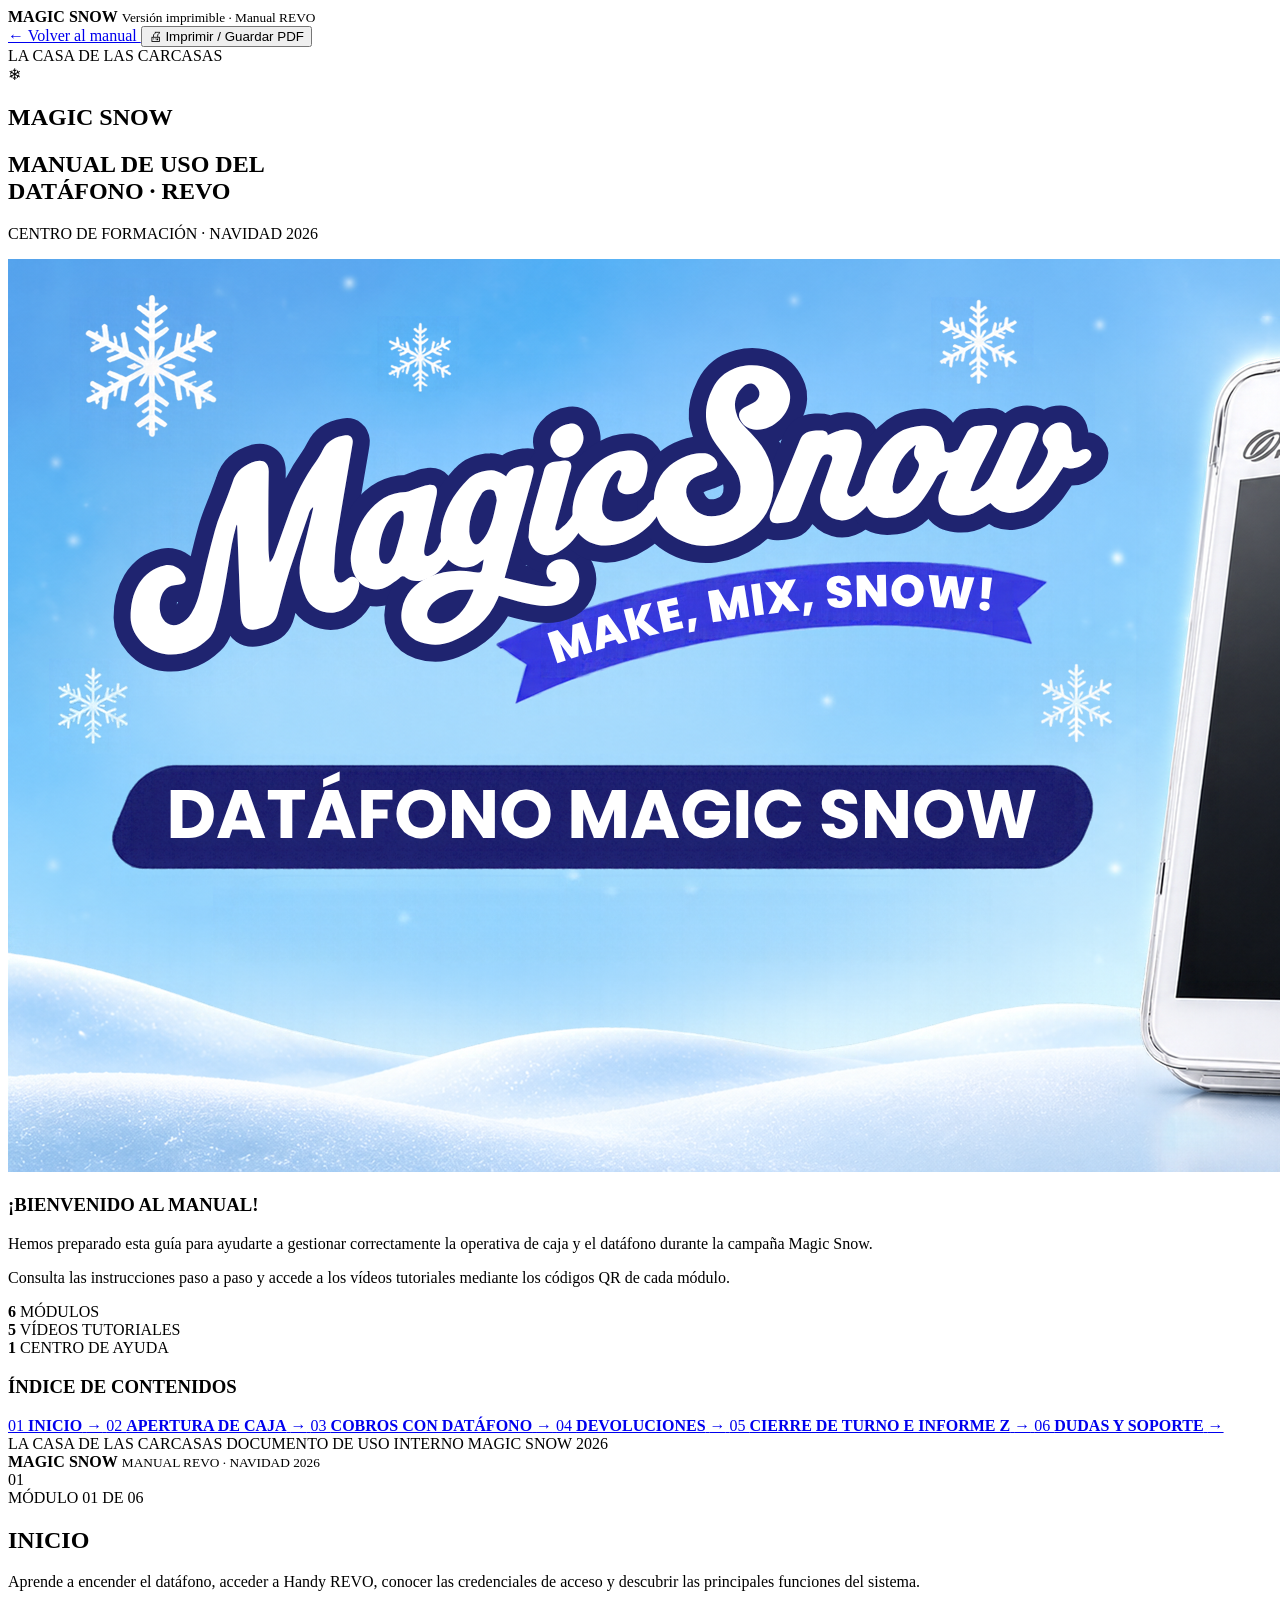
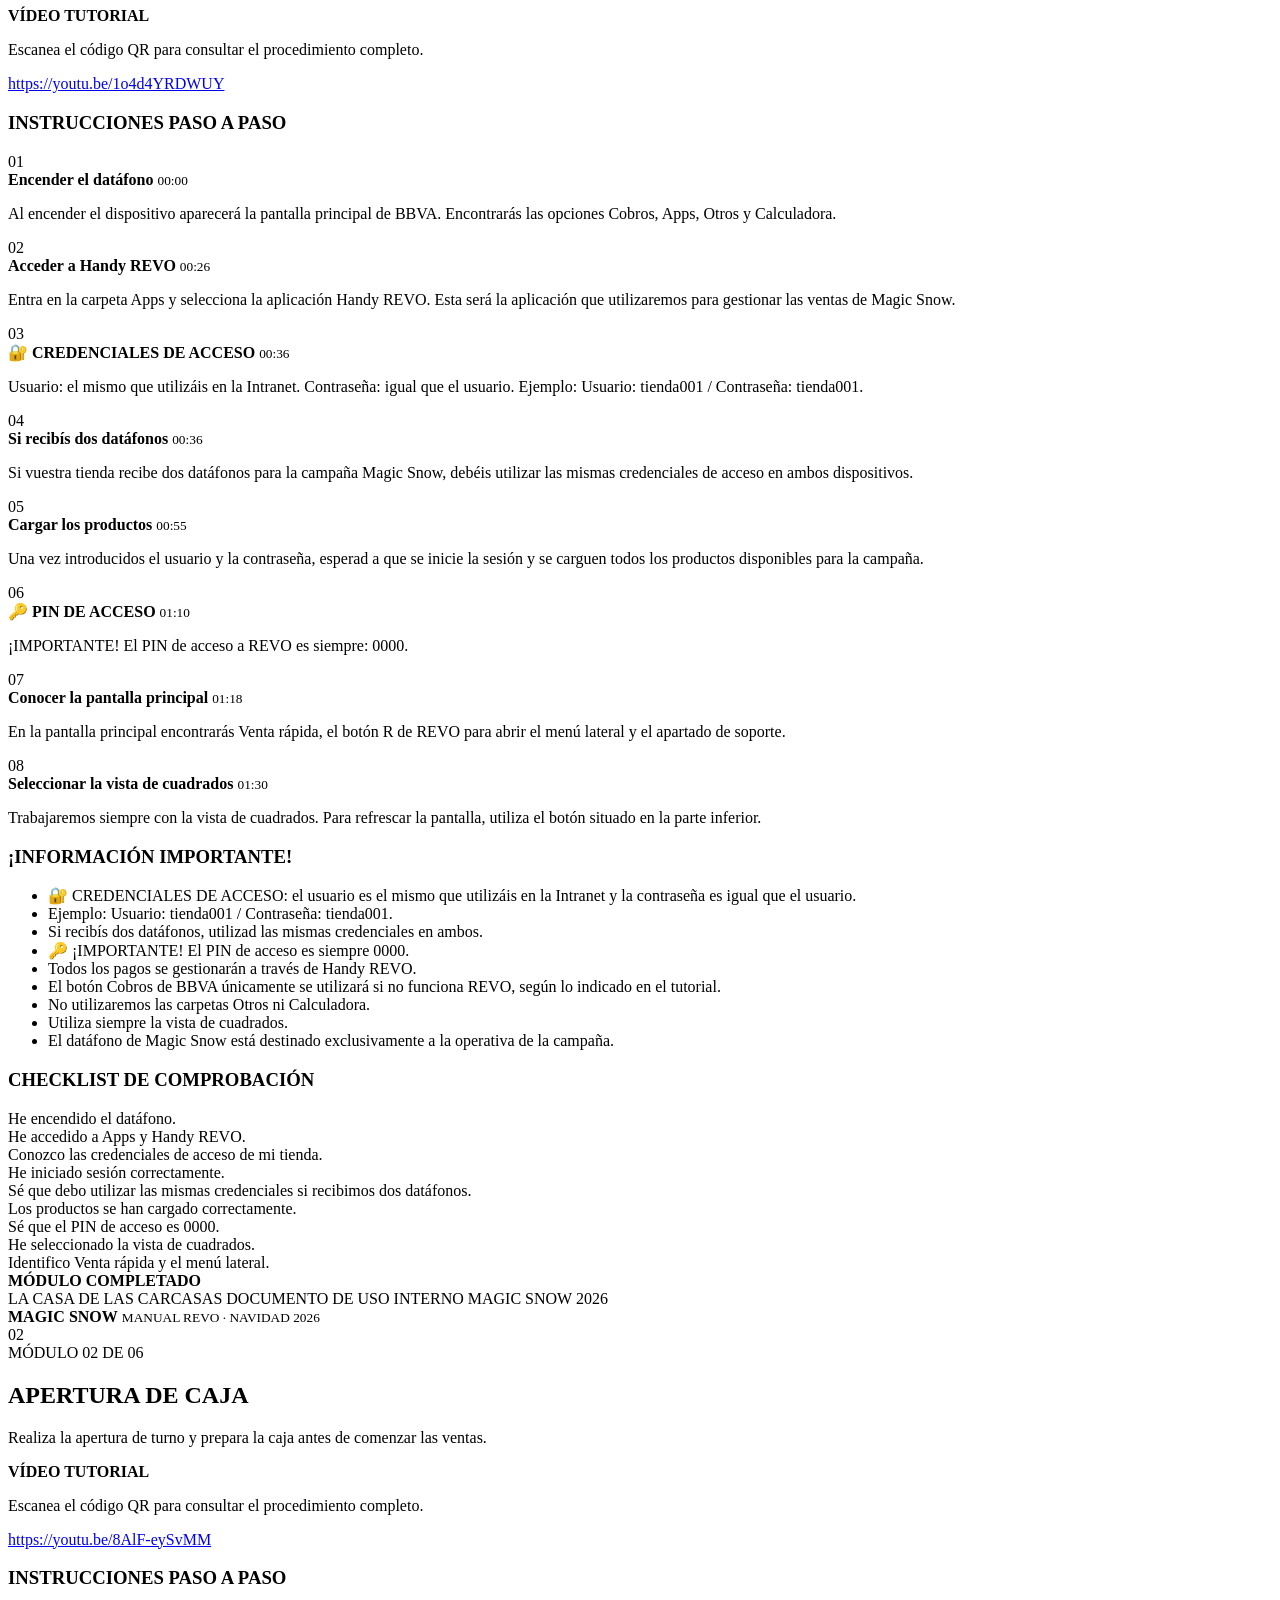
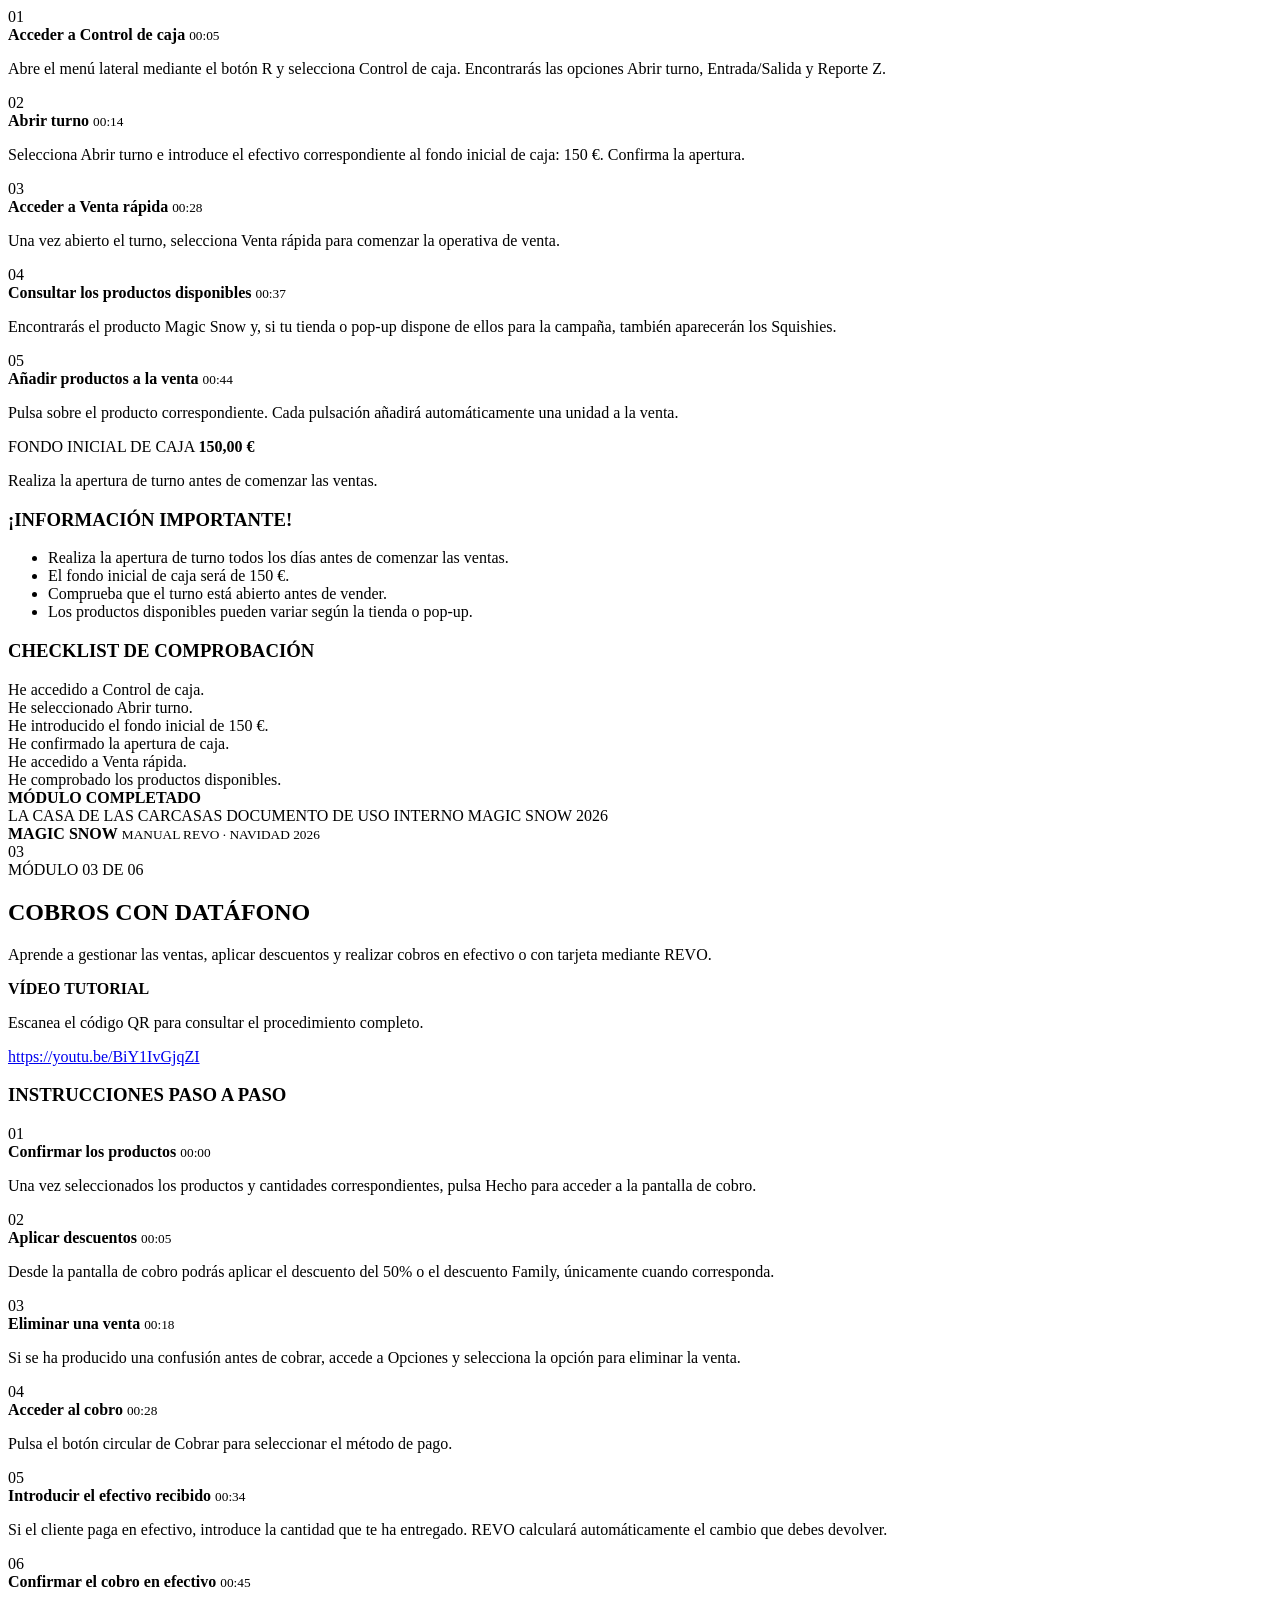
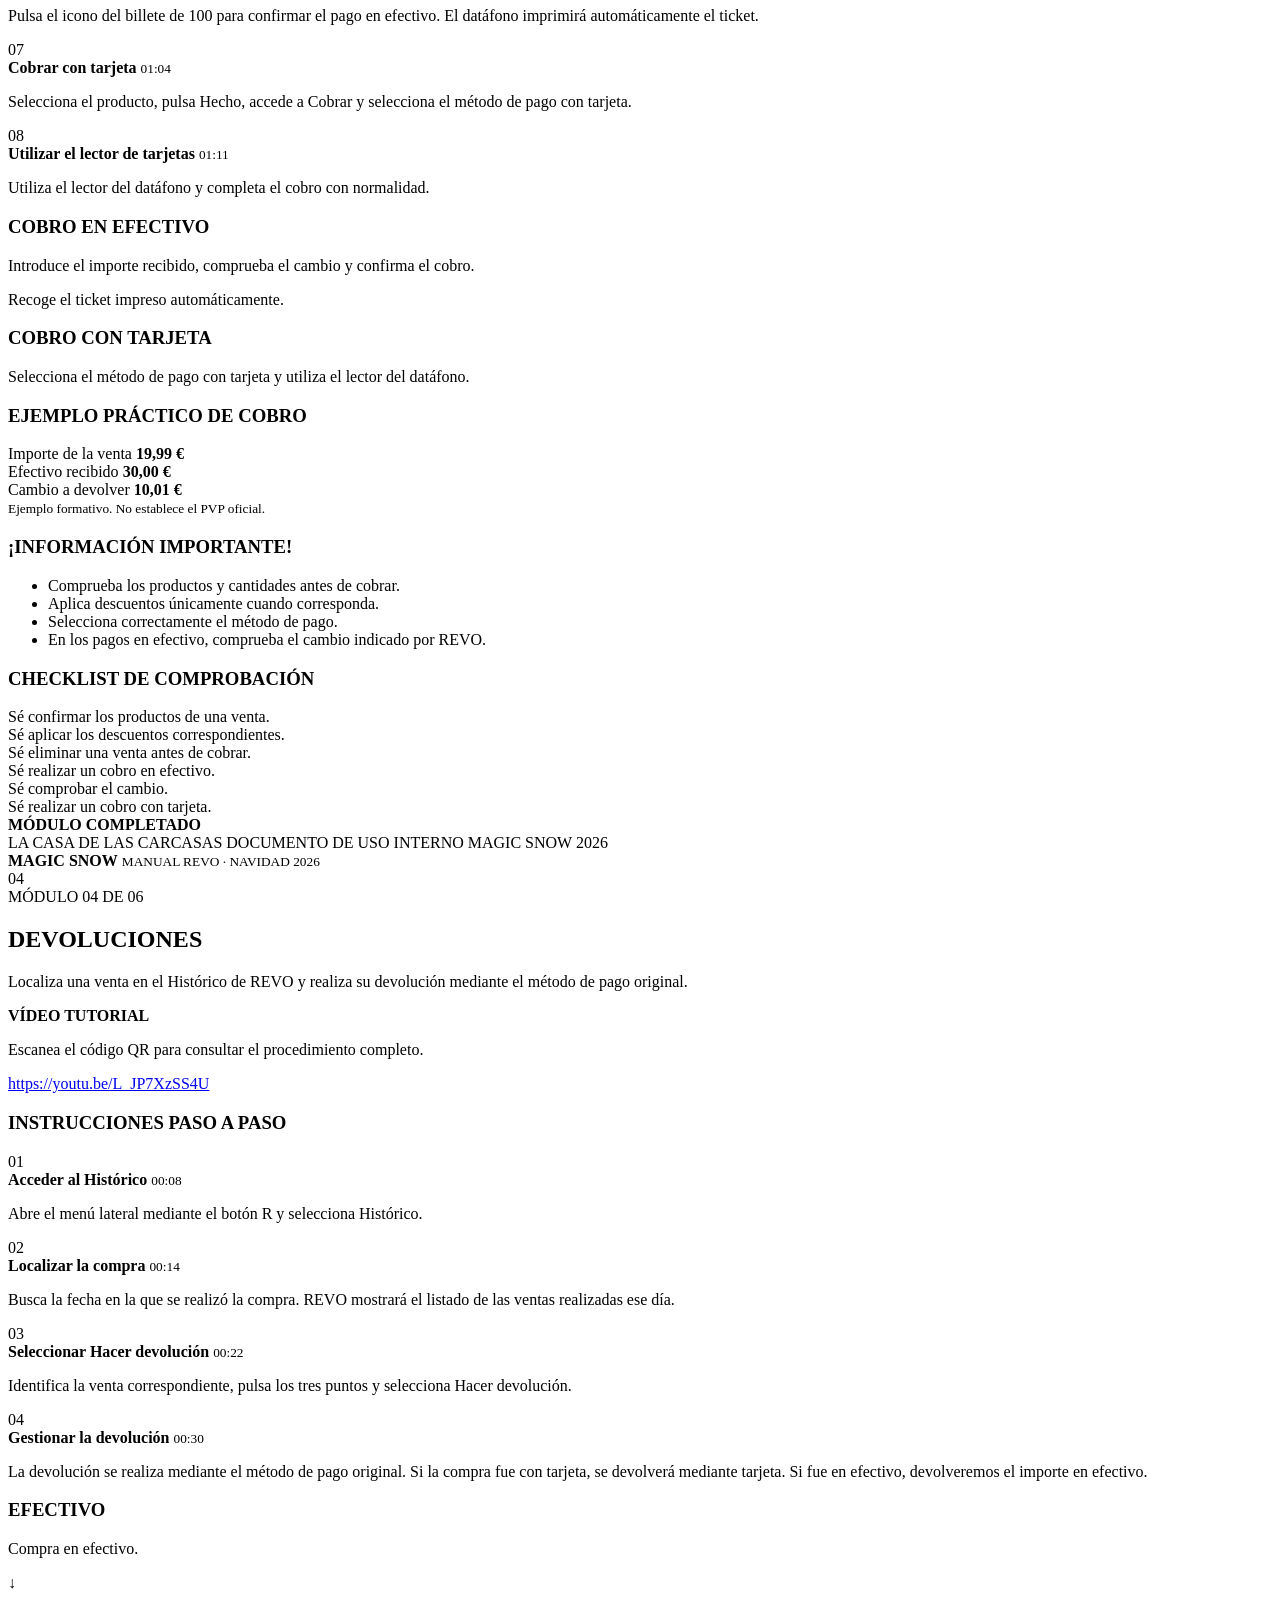
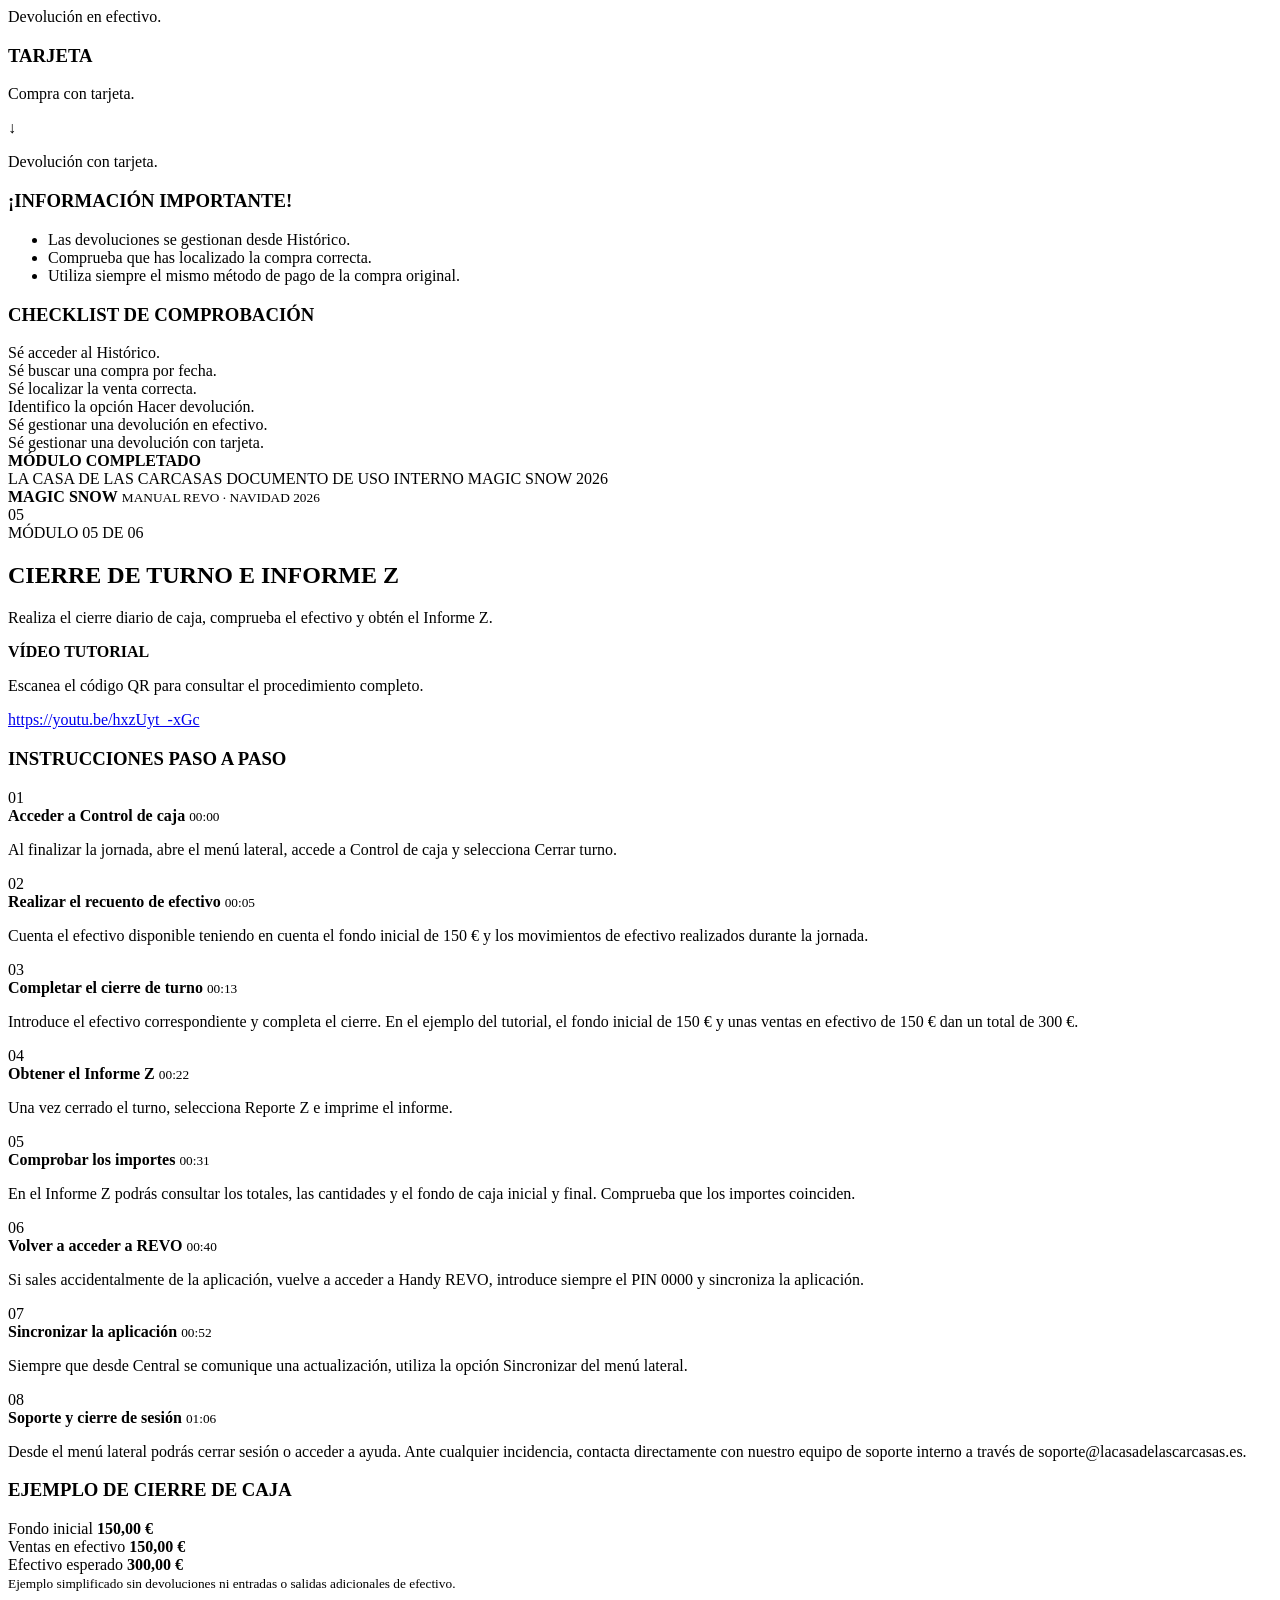
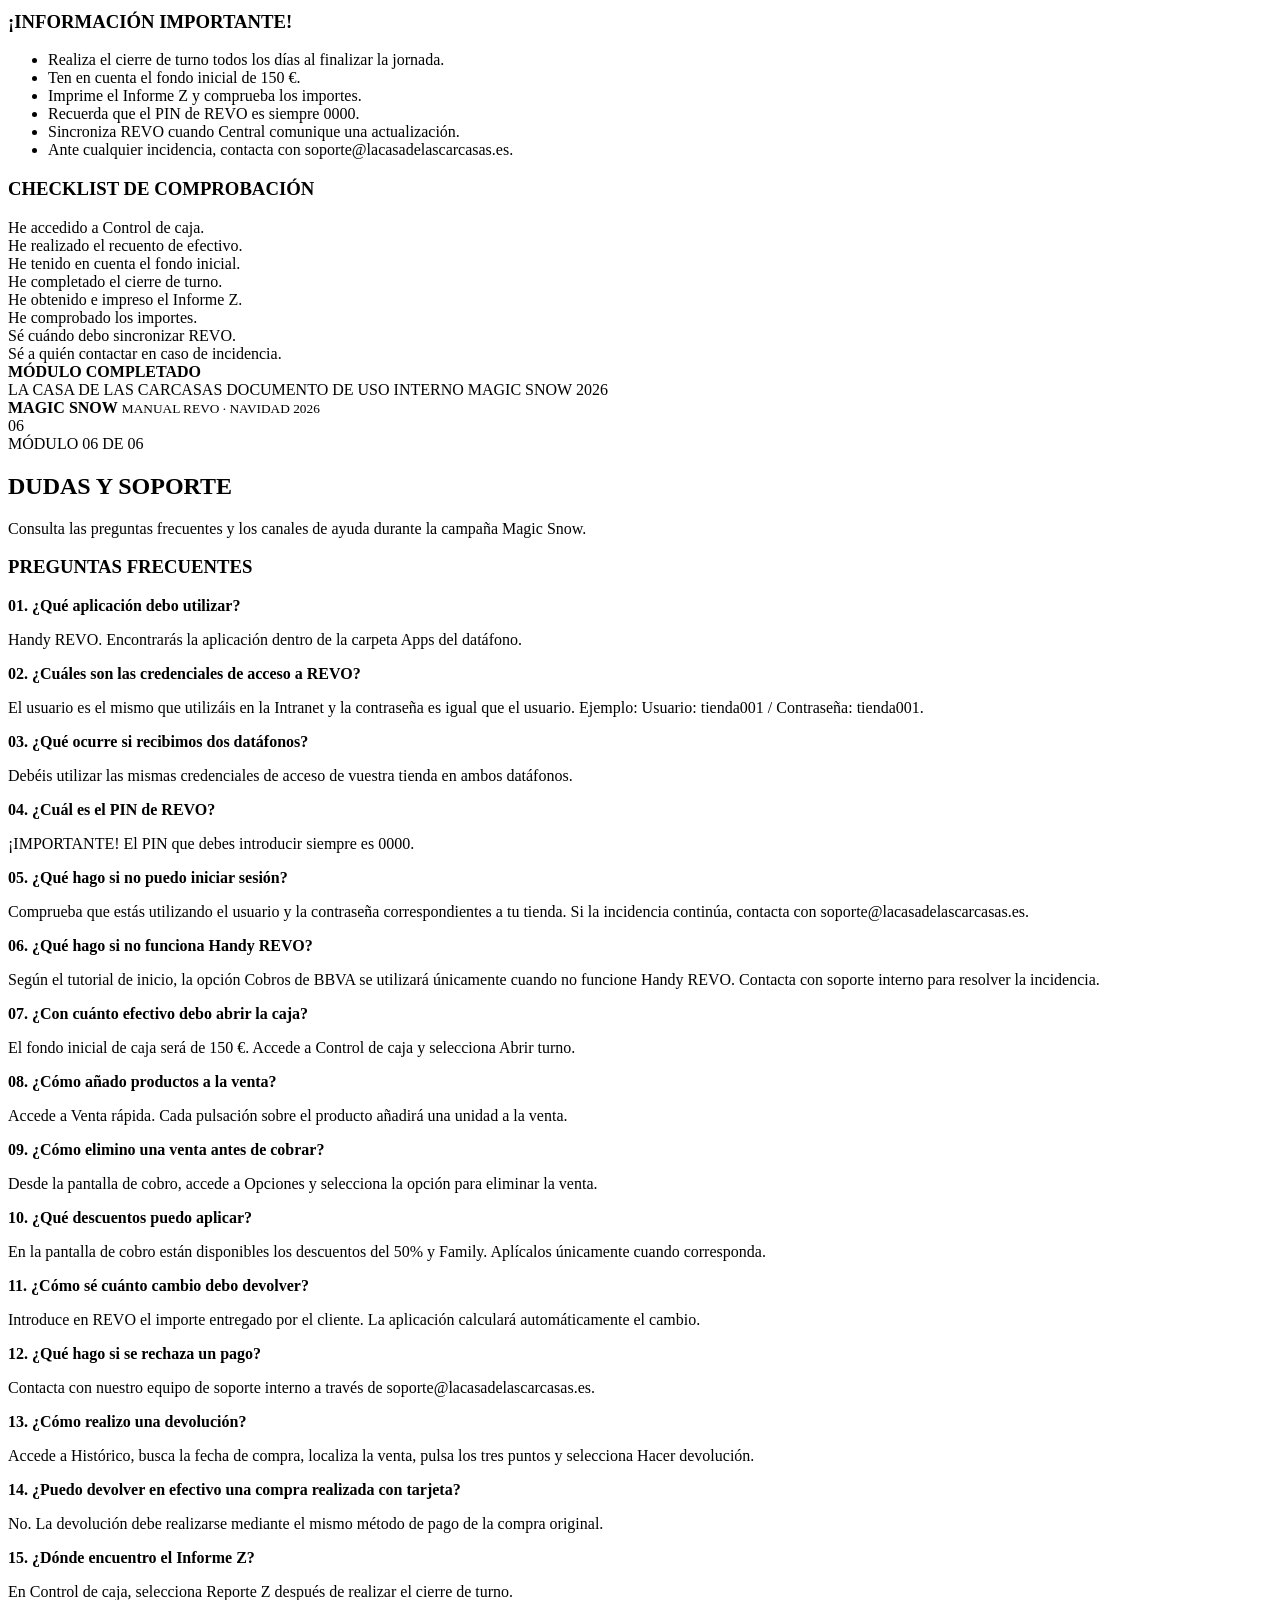
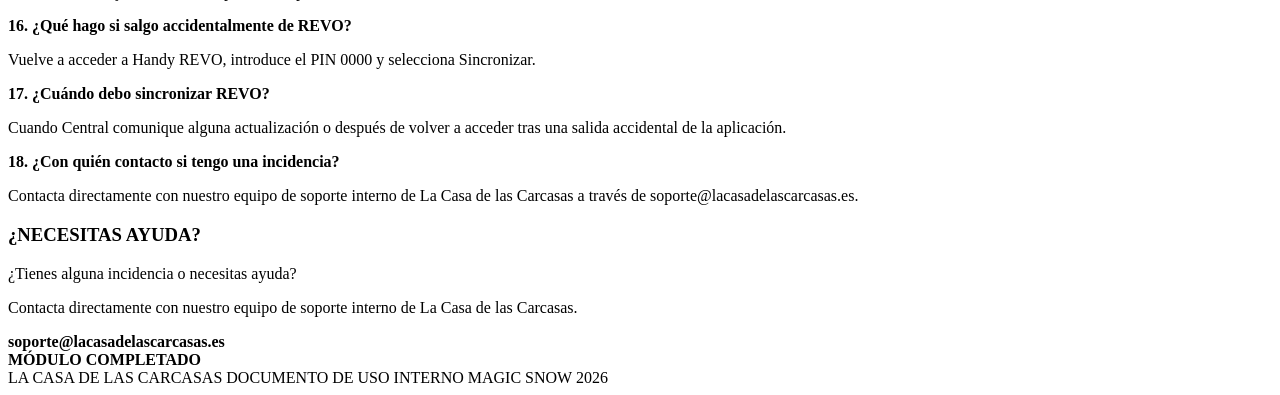
==== manual.html @ 1199af11 "Create manual.html" ====
<!DOCTYPE html>
<html lang="es">

<head>

  <meta charset="UTF-8">

  <meta name="viewport"
        content="width=device-width, initial-scale=1.0">

  <title>MAGIC SNOW · Manual REVO imprimible</title>

  <link href="https://fonts.googleapis.com/css2?family=Arimo:wght@400;500;700&display=swap"
        rel="stylesheet">

  <link rel="stylesheet" href="./print.css?v=1">

</head>

<body>

  <div class="toolbar">

    <div>
      <strong>MAGIC SNOW</strong>
      <small>Versión imprimible · Manual REVO</small>
    </div>

    <div class="toolbar-actions">

      <a href="./index.html" class="button secondary">
        ← Volver al manual
      </a>

      <button id="printButton" class="button">
        🖨 Imprimir / Guardar PDF
      </button>

    </div>

  </div>

  <main id="manual"></main>

  <script src="./content.js?v=6"></script>

  <script>

    const modules = APP_CONTENT.modules;

    const e = value => String(value ?? "")
      .replace(/[&<>"']/g, char => ({
        "&": "&amp;",
        "<": "&lt;",
        ">": "&gt;",
        '"': "&quot;",
        "'": "&#39;"
      }[char]));

    const number = n => String(n).padStart(2, "0");

    // CABECERA DE CADA MÓDULO

    function header(m) {

      return `

        <header class="page-header">

          <div>
            <strong>MAGIC SNOW</strong>
            <small>MANUAL REVO · NAVIDAD 2026</small>
          </div>

          <span class="module-number">
            ${number(m.id)}
          </span>

        </header>

      `;

    }

    // PIE DE PÁGINA

    function footer() {

      return `

        <footer class="page-footer">

          <span>LA CASA DE LAS CARCASAS</span>

          <span>DOCUMENTO DE USO INTERNO</span>

          <span>MAGIC SNOW 2026</span>

        </footer>

      `;

    }

    // PORTADA E ÍNDICE

    function cover() {

      return `

        <section class="page cover">

          <div class="cover-brand">
            LA CASA DE LAS CARCASAS
          </div>

          <div class="cover-snow">❄</div>

          <h1>MAGIC SNOW</h1>

          <h2>
            MANUAL DE USO DEL<br>
            DATÁFONO · REVO
          </h2>

          <p class="cover-edition">
            CENTRO DE FORMACIÓN · NAVIDAD 2026
          </p>

          <img
            class="cover-image"
            src="./datafono.png"
            alt="Magic Snow · Datáfono REVO"
          >

          <div class="welcome">

            <h3>¡BIENVENIDO AL MANUAL!</h3>

            <p>
              Hemos preparado esta guía para ayudarte
              a gestionar correctamente la operativa
              de caja y el datáfono durante la campaña
              Magic Snow.
            </p>

            <p>
              Consulta las instrucciones paso a paso
              y accede a los vídeos tutoriales mediante
              los códigos QR de cada módulo.
            </p>

          </div>

          <div class="stats">

            <div>
              <strong>6</strong>
              <span>MÓDULOS</span>
            </div>

            <div>
              <strong>5</strong>
              <span>VÍDEOS TUTORIALES</span>
            </div>

            <div>
              <strong>1</strong>
              <span>CENTRO DE AYUDA</span>
            </div>

          </div>

          <div class="index">

            <h3>ÍNDICE DE CONTENIDOS</h3>

            ${modules.map(m => `

              <a href="#modulo-${m.id}">

                <span class="index-number">
                  ${number(m.id)}
                </span>

                <strong>${e(m.title)}</strong>

                <span>→</span>

              </a>

            `).join("")}

          </div>

          ${footer()}

        </section>

      `;

    }

    // CÓDIGOS QR DE LOS VÍDEOS

    function videoQR(m) {

      const url = "https://youtu.be/" + m.video;

      const qr =
        "https://api.qrserver.com/v1/create-qr-code/"
        + "?size=250x250&margin=10&data="
        + encodeURIComponent(url);

      return `

        <div class="video-box">

          <div>

            <strong>VÍDEO TUTORIAL</strong>

            <p>
              Escanea el código QR para consultar
              el procedimiento completo.
            </p>

            <a href="${url}">
              ${url}
            </a>

          </div>

          <img
            class="qr"
            src="${qr}"
            alt="QR del vídeo ${e(m.title)}"
          >

        </div>

      `;

    }

    // INSTRUCCIONES PASO A PASO

    function steps(m) {

      return `

        <h3>INSTRUCCIONES PASO A PASO</h3>

        <div class="steps">

          ${m.steps.map((step, i) => `

            <article class="step">

              <span class="step-number">
                ${number(i + 1)}
              </span>

              <div>

                <div class="step-heading">

                  <strong>${e(step.title)}</strong>

                  <small>${e(step.time)}</small>

                </div>

                <p>${e(step.text)}</p>

              </div>

            </article>

          `).join("")}

        </div>

      `;

    }

    // INFORMACIÓN IMPORTANTE

    function important(m) {

      return `

        <div class="important">

          <h3>¡INFORMACIÓN IMPORTANTE!</h3>

          <ul>

            ${m.important.map(text => `

              <li>${e(text)}</li>

            `).join("")}

          </ul>

        </div>

      `;

    }

    // CHECKLIST IMPRIMIBLE

    function checklist(m) {

      return `

        <div class="checklist">

          <h3>CHECKLIST DE COMPROBACIÓN</h3>

          ${m.checklist.map(text => `

            <div class="check-item">

              <span class="checkbox"></span>

              <span>${e(text)}</span>

            </div>

          `).join("")}

        </div>

      `;

    }

    // BLOQUES ESPECIALES DE CADA MÓDULO

    function extra(m) {

      if (m.id === 2) {

        return `

          <div class="fund">

            <span>FONDO INICIAL DE CAJA</span>

            <strong>150,00 €</strong>

            <p>
              Realiza la apertura de turno
              antes de comenzar las ventas.
            </p>

          </div>

        `;

      }

      if (m.id === 3) {

        return `

          <div class="two-columns">

            <article class="mini-card">

              <h3>COBRO EN EFECTIVO</h3>

              <p>
                Introduce el importe recibido,
                comprueba el cambio y confirma
                el cobro.
              </p>

              <p>
                Recoge el ticket impreso
                automáticamente.
              </p>

            </article>

            <article class="mini-card">

              <h3>COBRO CON TARJETA</h3>

              <p>
                Selecciona el método de pago
                con tarjeta y utiliza el lector
                del datáfono.
              </p>

            </article>

          </div>

          <div class="cash-example">

            <h3>EJEMPLO PRÁCTICO DE COBRO</h3>

            <div>
              <span>Importe de la venta</span>
              <strong>19,99 €</strong>
            </div>

            <div>
              <span>Efectivo recibido</span>
              <strong>30,00 €</strong>
            </div>

            <div class="cash-total">
              <span>Cambio a devolver</span>
              <strong>10,01 €</strong>
            </div>

            <small>
              Ejemplo formativo.
              No establece el PVP oficial.
            </small>

          </div>

        `;

      }

      if (m.id === 4) {

        return `

          <div class="two-columns">

            <article class="mini-card">

              <h3>EFECTIVO</h3>

              <p>Compra en efectivo.</p>

              <strong>↓</strong>

              <p>Devolución en efectivo.</p>

            </article>

            <article class="mini-card">

              <h3>TARJETA</h3>

              <p>Compra con tarjeta.</p>

              <strong>↓</strong>

              <p>Devolución con tarjeta.</p>

            </article>

          </div>

        `;

      }

      if (m.id === 5) {

        return `

          <div class="cash-example">

            <h3>EJEMPLO DE CIERRE DE CAJA</h3>

            <div>

              <span>Fondo inicial</span>

              <strong>150,00 €</strong>

            </div>

            <div>

              <span>Ventas en efectivo</span>

              <strong>150,00 €</strong>

            </div>

            <div class="cash-total">

              <span>Efectivo esperado</span>

              <strong>300,00 €</strong>

            </div>

            <small>
              Ejemplo simplificado sin devoluciones
              ni entradas o salidas adicionales
              de efectivo.
            </small>

          </div>

        `;

      }

      return "";

    }

    // PREGUNTAS FRECUENTES Y SOPORTE

    function support(m) {

      return `

        <h3>PREGUNTAS FRECUENTES</h3>

        <div class="faq-list">

          ${m.faq.map((faq, i) => `

            <article class="faq">

              <strong>
                ${number(i + 1)}.
                ${e(faq.question)}
              </strong>

              <p>${e(faq.answer)}</p>

            </article>

          `).join("")}

        </div>

        <div class="support">

          <h3>¿NECESITAS AYUDA?</h3>

          <p>
            ¿Tienes alguna incidencia o necesitas ayuda?
          </p>

          <p>
            Contacta directamente con nuestro equipo
            de soporte interno de La Casa de las Carcasas.
          </p>

          <strong>
            ${e(APP_CONTENT.support.email)}
          </strong>

          ${APP_CONTENT.support.channel
            ? `<p>${e(APP_CONTENT.support.channel)}</p>`
            : ""}

        </div>

      `;

    }

    // CREACIÓN DE LOS SEIS MÓDULOS

    function renderModule(m) {

      return `

        <section
          class="page module"
          id="modulo-${m.id}"
        >

          ${header(m)}

          <div class="module-heading">

            <span>
              MÓDULO ${number(m.id)} DE 06
            </span>

            <h1>${e(m.title)}</h1>

            <p>${e(m.description)}</p>

          </div>

          ${m.video

            ? `

              ${videoQR(m)}

              ${steps(m)}

              ${extra(m)}

              ${important(m)}

              ${checklist(m)}

            `

            : support(m)

          }

          <div class="completed">

            <span class="checkbox"></span>

            <strong>MÓDULO COMPLETADO</strong>

          </div>

          ${footer()}

        </section>

      `;

    }

    // GENERAR EL MANUAL COMPLETO

    document.getElementById("manual").innerHTML =
      cover()
      + modules.map(renderModule).join("");

    // CONTROL DE IMÁGENES

    document.querySelectorAll("img").forEach(img => {

      function hideImage() {
        img.style.display = "none";
      }

      img.addEventListener("error", hideImage);

      if (img.complete && !img.naturalWidth) {
        hideImage();
      }

    });

    // IMPRIMIR O GUARDAR COMO PDF

    document.getElementById("printButton")
      .addEventListener("click", async () => {

        const button =
          document.getElementById("printButton");

        button.disabled = true;

        button.textContent = "Preparando manual...";

        const images = [...document.images];

        await Promise.race([

          Promise.allSettled([

            ...images.map(img =>
              img.decode
                ? img.decode()
                : Promise.resolve()
            ),

            document.fonts
              ? document.fonts.ready
              : Promise.resolve()

          ]),

          new Promise(resolve =>
            setTimeout(resolve, 5000)
          )

        ]);

        button.disabled = false;

        button.textContent =
          "🖨 Imprimir / Guardar PDF";

        window.print();

      });

  </script>

</body>

</html>
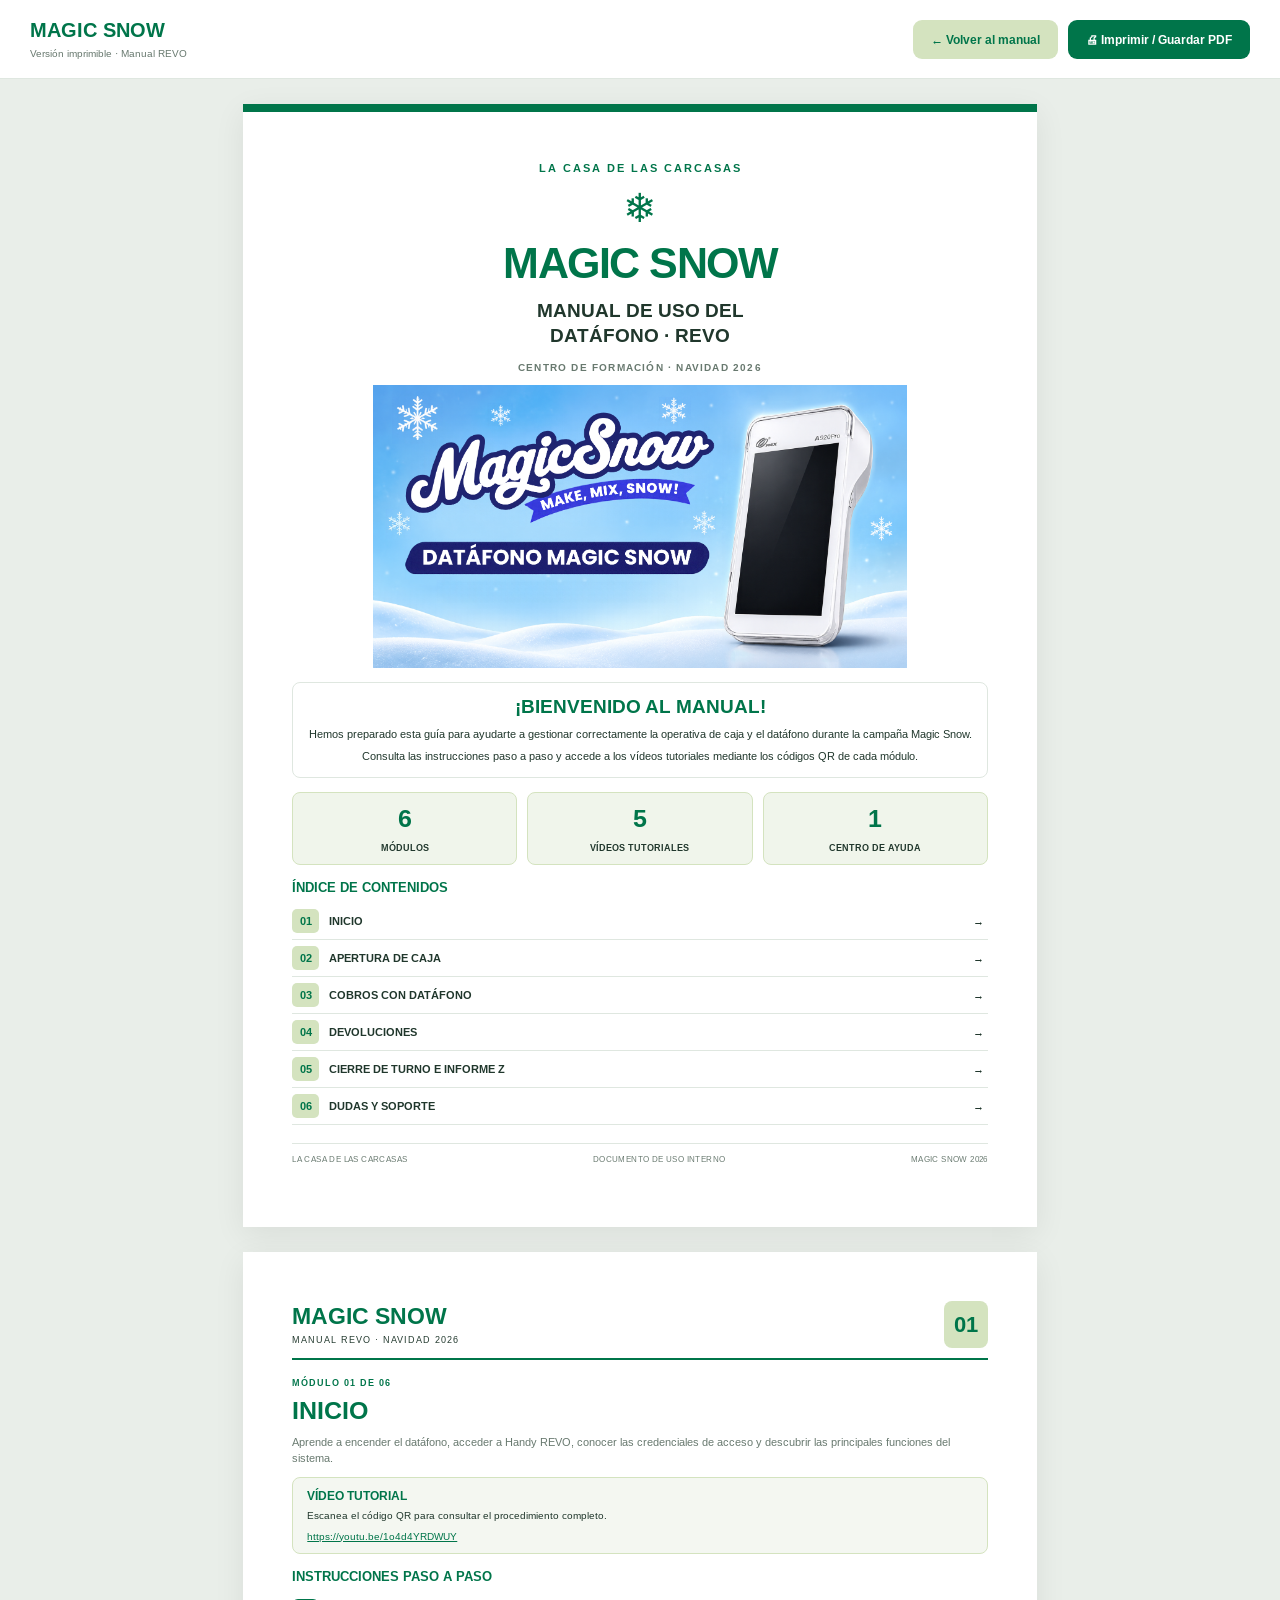
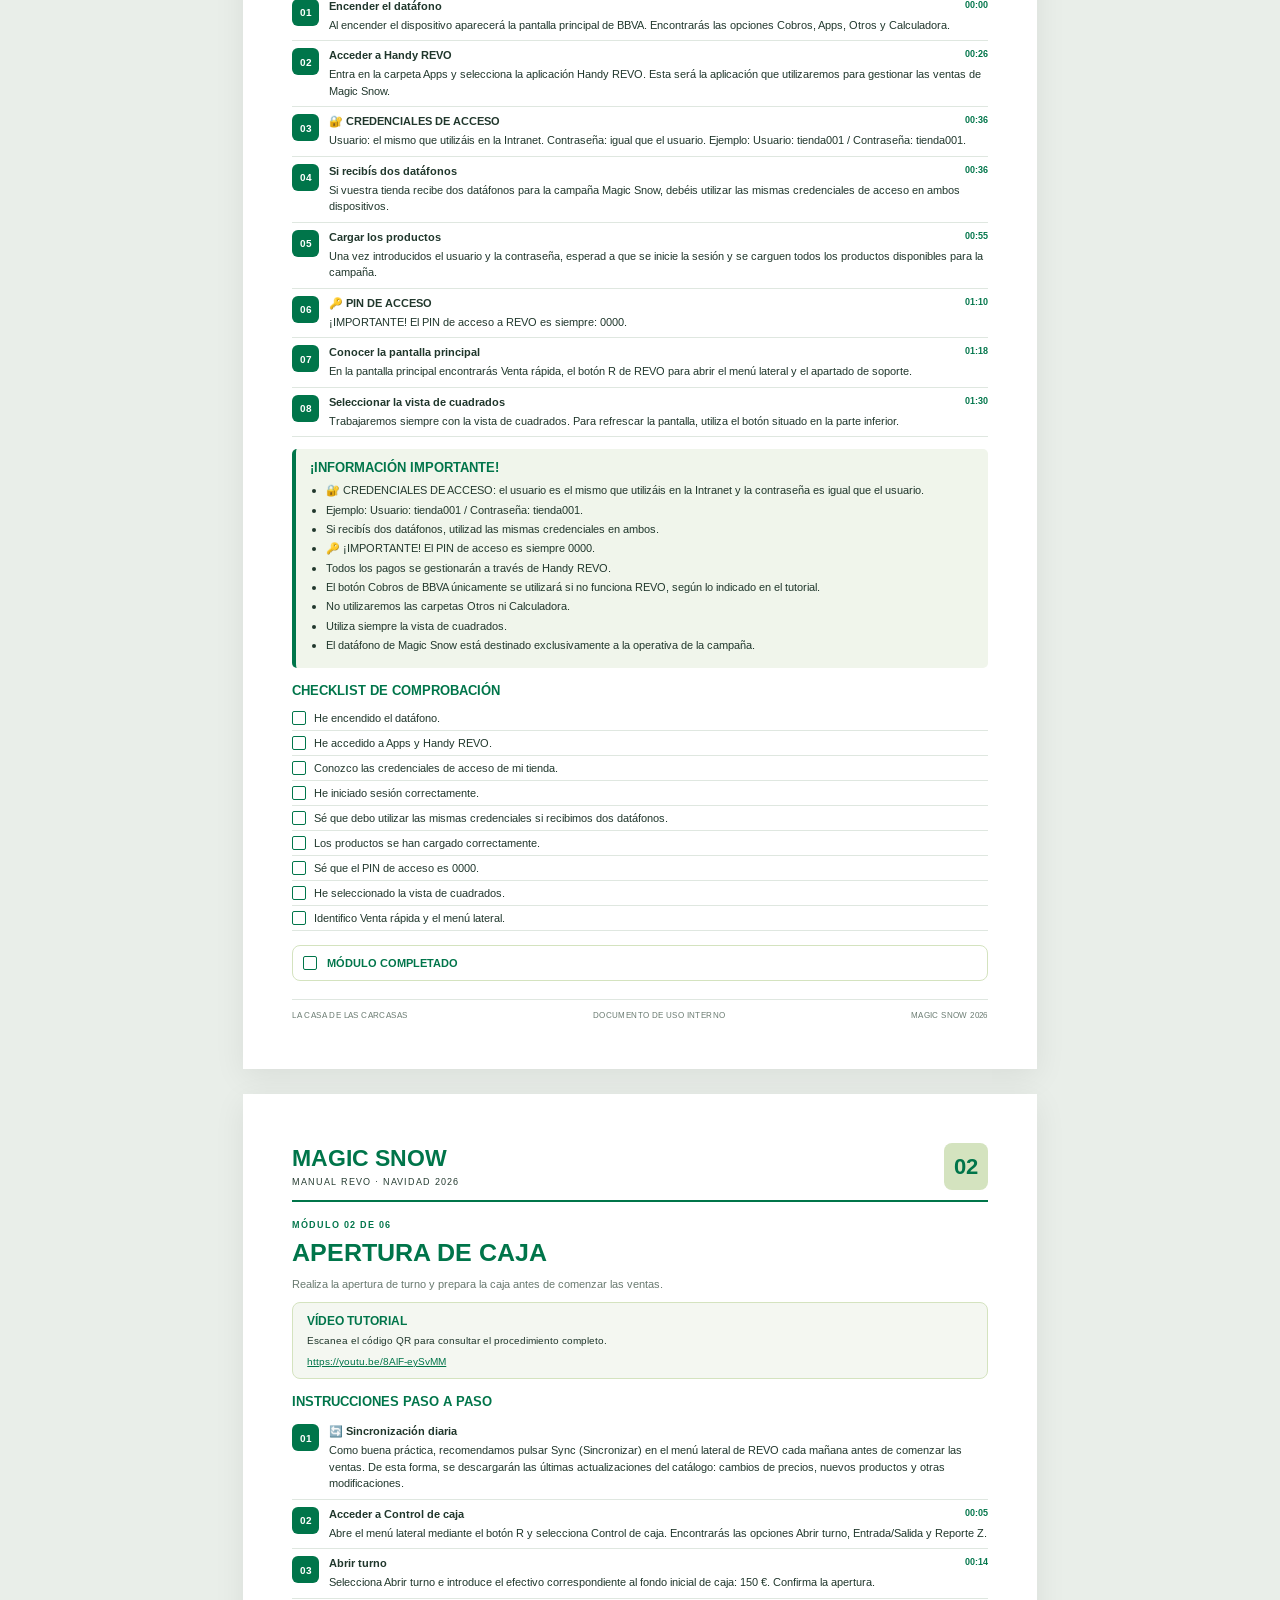
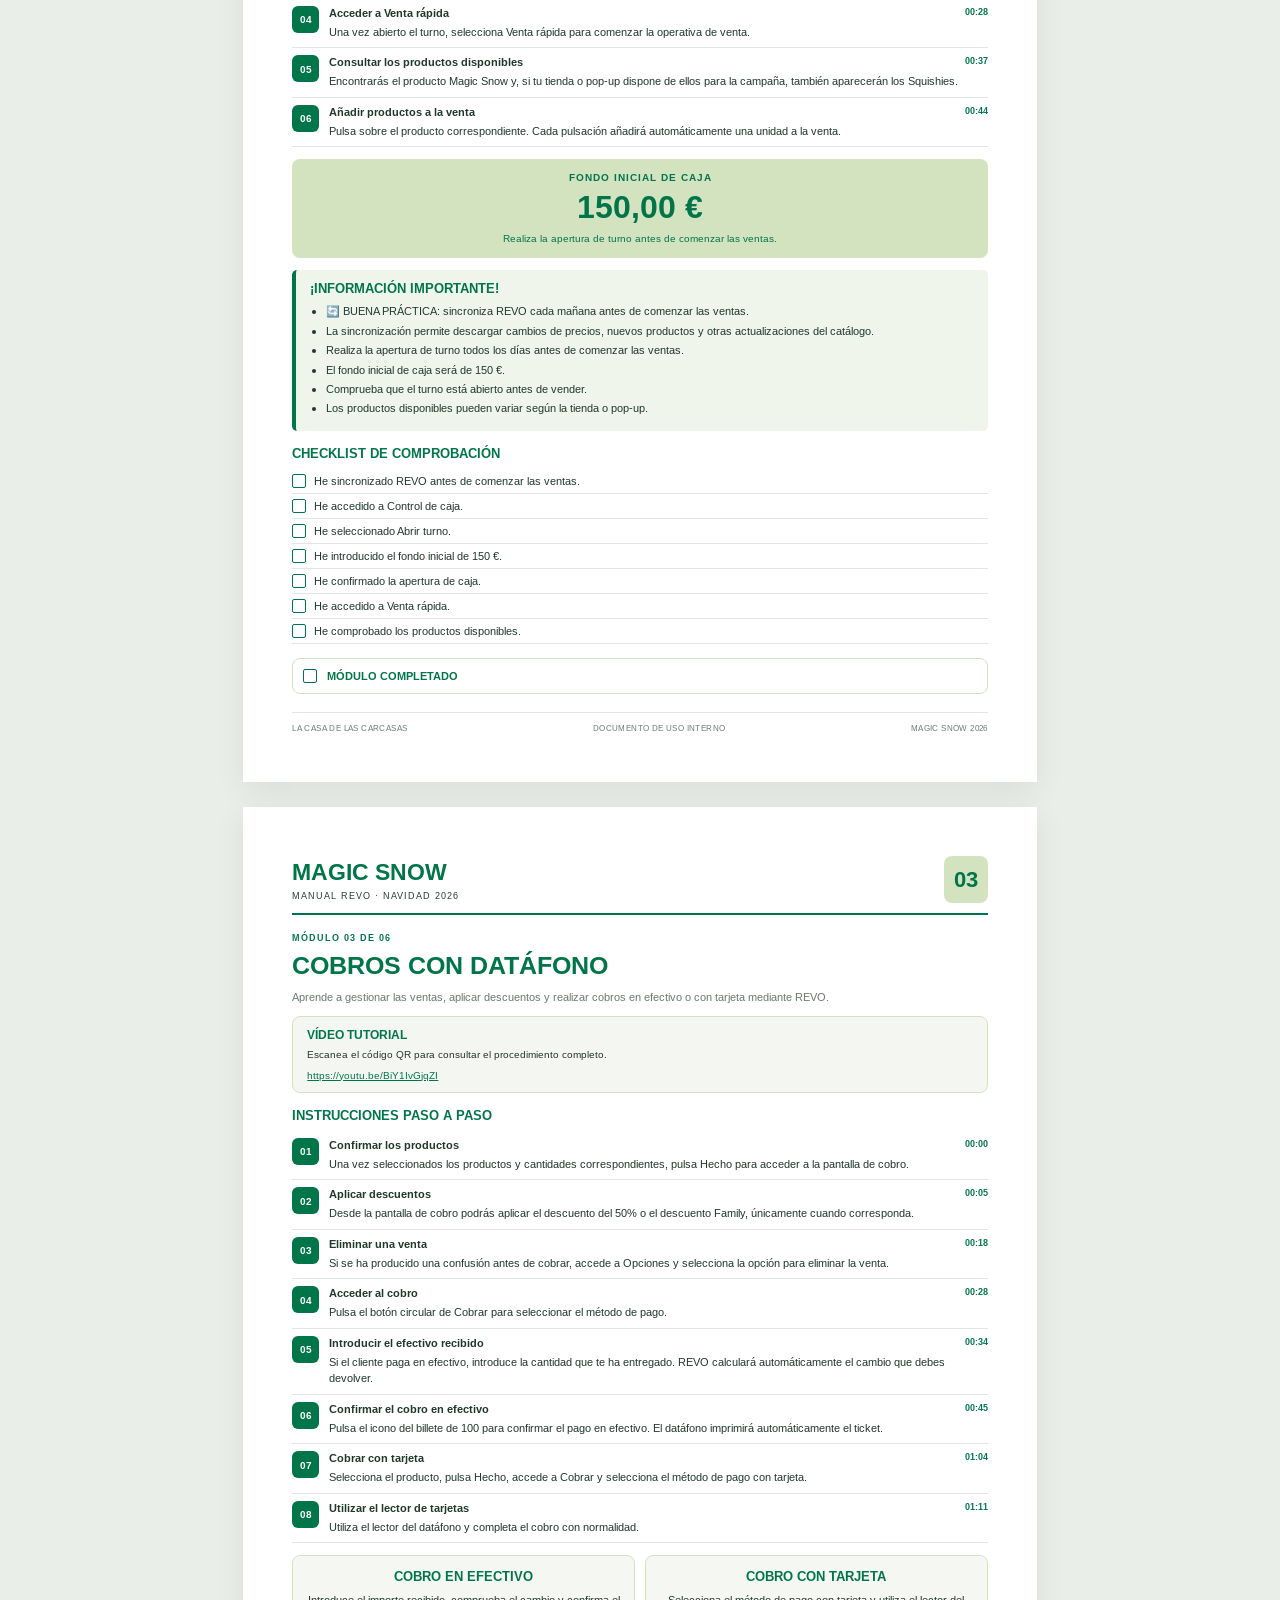
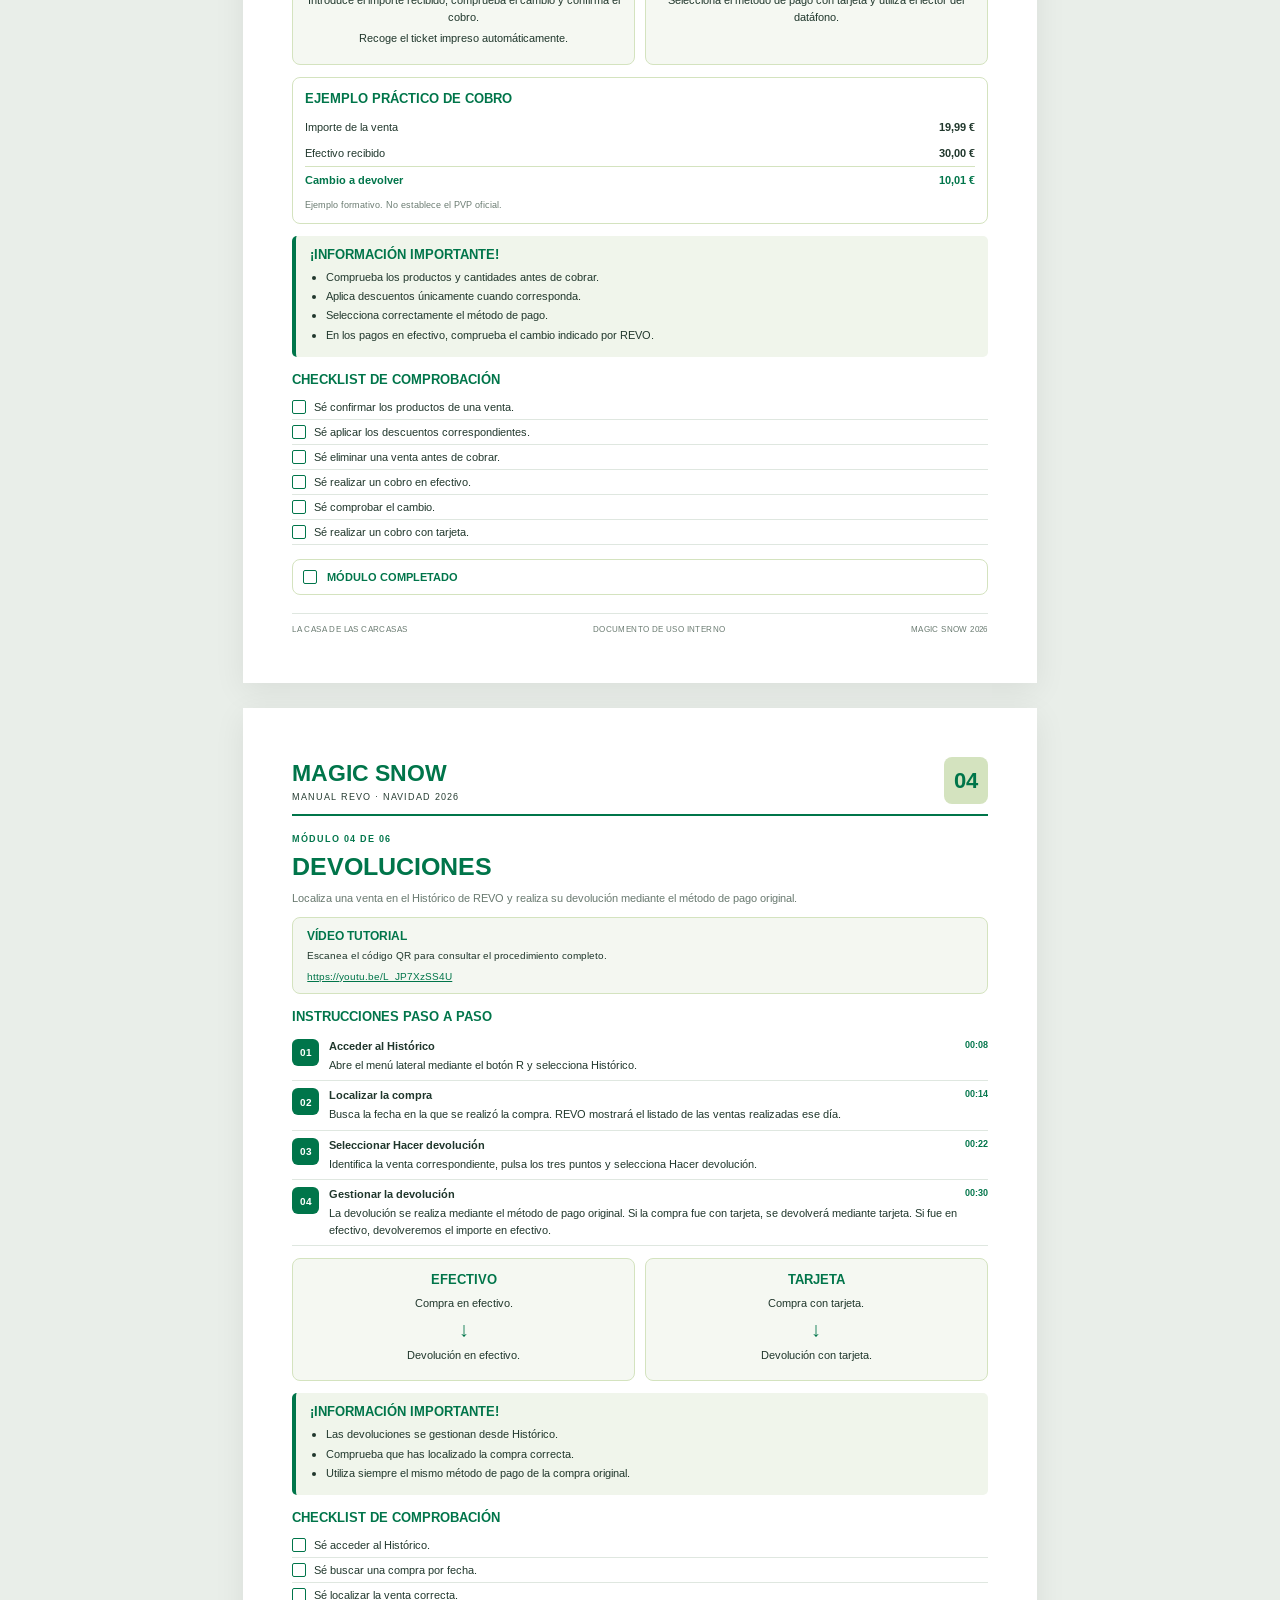
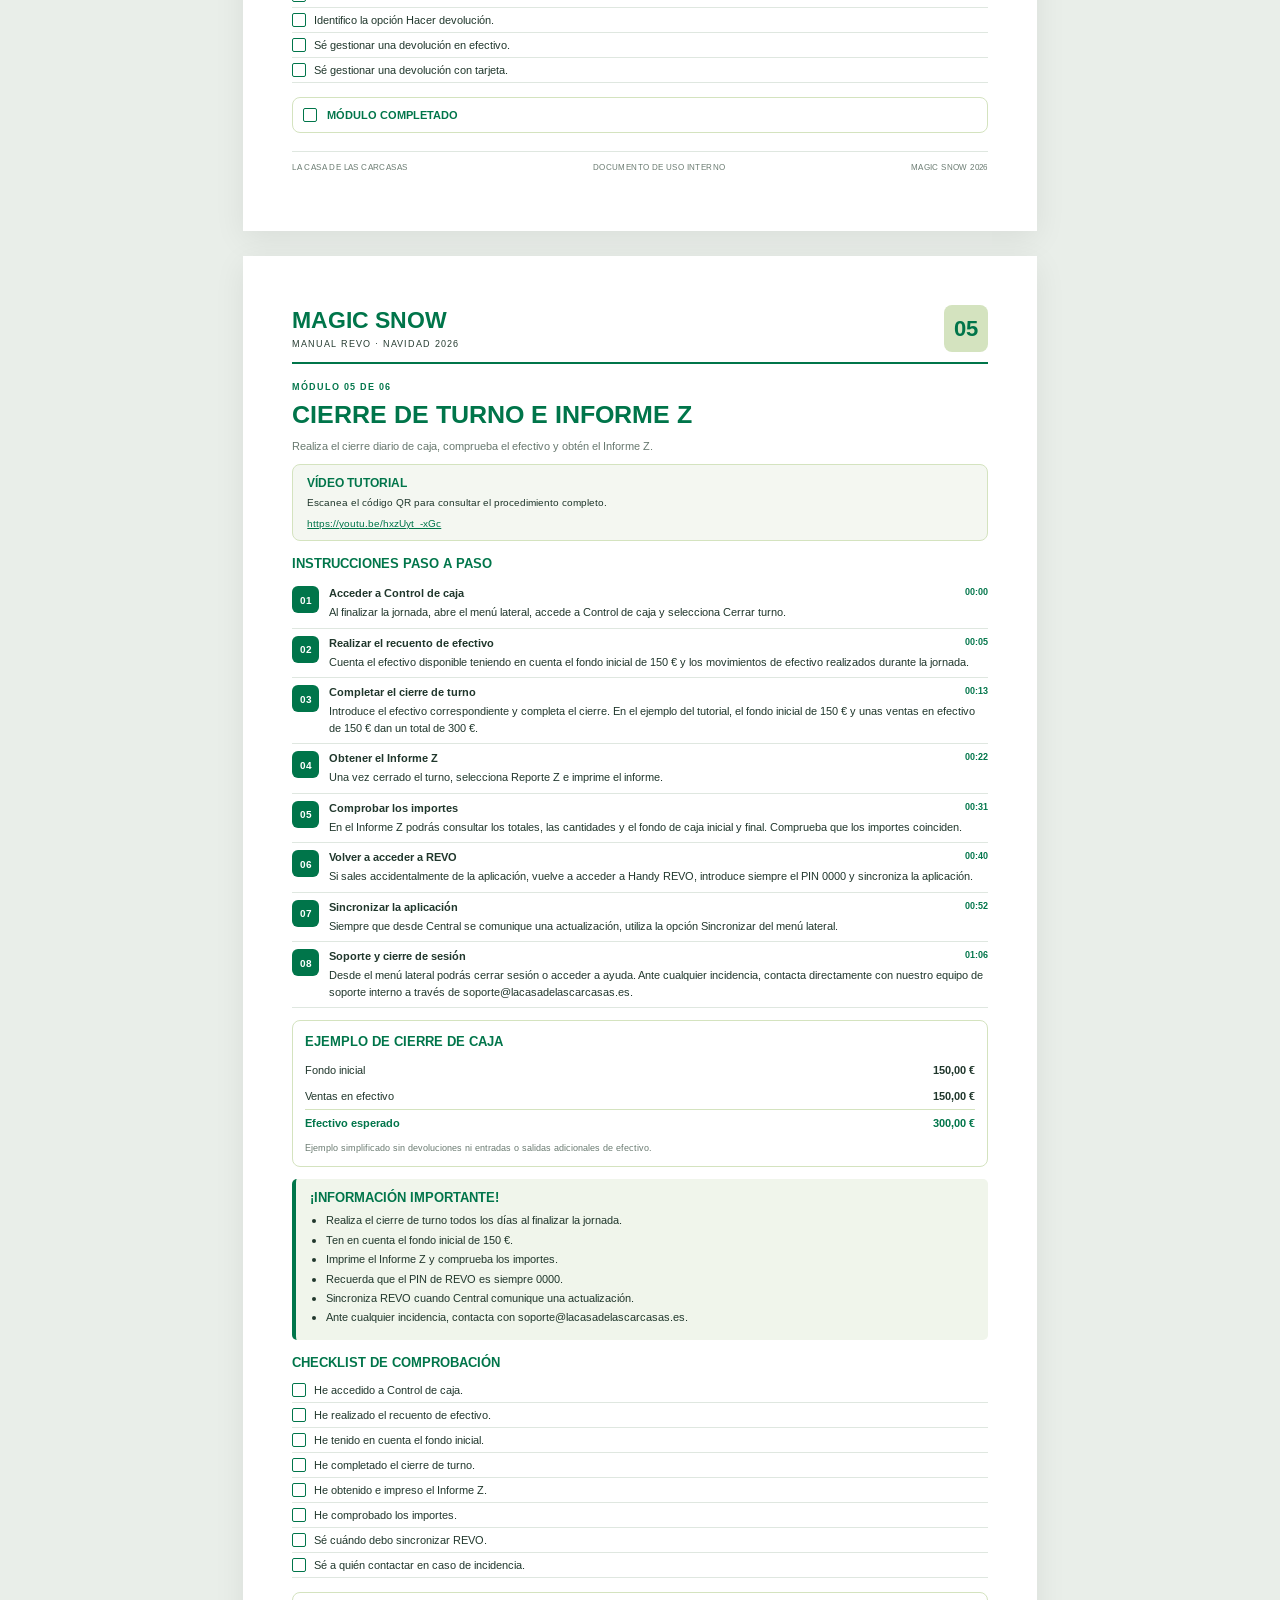
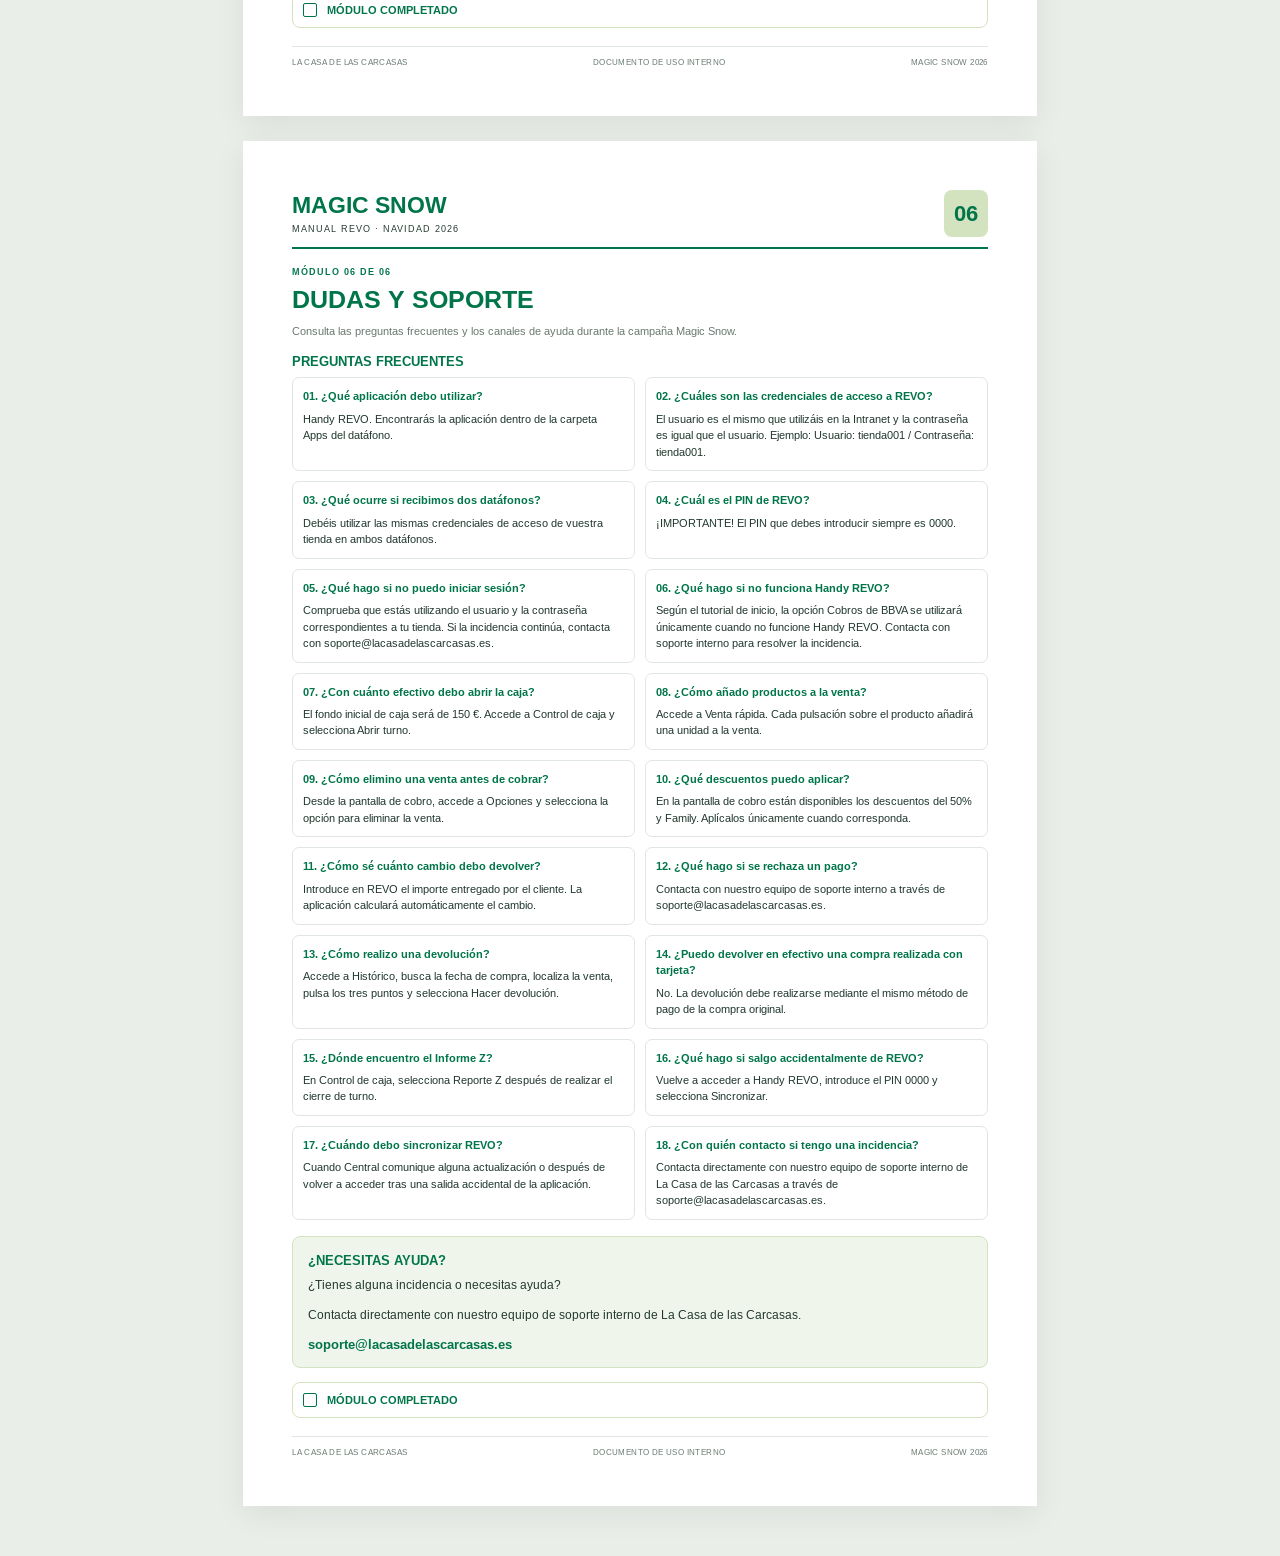
==== commit 4b268196: "Update manual.html" ====
--- a/manual.html
+++ b/manual.html
@@ -43,7 +43,7 @@
 
   <main id="manual"></main>
 
-  <script src="./content.js?v=6"></script>
+<script src="./content.js?v=10"></script>
 
   <script>
 
--- a/print.css
+++ b/print.css
@@ -0,0 +1,780 @@
+
+:root {
+  --green: #00754A;
+  --sage: #D4E3BF;
+  --white: #FFFFFF;
+  --text: #20372C;
+  --muted: #68796F;
+  --border: #DFE7E0;
+}
+
+* {
+  box-sizing: border-box;
+}
+
+body {
+  margin: 0;
+  background: #E9EEE9;
+  color: var(--text);
+  font-family: "Arimo", Arial, sans-serif;
+  font-size: 12px;
+}
+
+h1, h2, h3, p {
+  margin-top: 0;
+}
+
+p {
+  line-height: 1.5;
+}
+
+h3 {
+  color: var(--green);
+  font-size: 13px;
+  margin: 14px 0 8px;
+  font-weight: 700;
+}
+
+a {
+  color: var(--green);
+}
+
+/* ==================================
+   BARRA SUPERIOR
+================================== */
+
+.toolbar {
+  position: sticky;
+  top: 0;
+  z-index: 100;
+  background: var(--white);
+  padding: 18px 30px;
+  display: flex;
+  align-items: center;
+  justify-content: space-between;
+  flex-wrap: wrap;
+  gap: 14px;
+  border-bottom: 1px solid var(--border);
+}
+
+.toolbar strong {
+  display: block;
+  color: var(--green);
+  font-size: 20px;
+}
+
+.toolbar small {
+  display: block;
+  color: var(--muted);
+  margin-top: 4px;
+}
+
+.toolbar-actions {
+  display: flex;
+  gap: 10px;
+  flex-wrap: wrap;
+}
+
+.button {
+  border: none;
+  background: var(--green);
+  color: var(--white);
+  padding: 12px 18px;
+  border-radius: 9px;
+  text-decoration: none;
+  font-family: inherit;
+  font-weight: 700;
+  font-size: 12px;
+  cursor: pointer;
+}
+
+.button.secondary {
+  background: var(--sage);
+  color: var(--green);
+}
+
+.button:hover {
+  filter: brightness(.95);
+}
+
+.button:disabled {
+  opacity: .6;
+}
+
+/* ==================================
+   DOCUMENTO A4
+================================== */
+
+#manual {
+  padding: 25px;
+}
+
+.page {
+  width: 210mm;
+  max-width: 100%;
+  min-height: 297mm;
+  padding: 13mm;
+  margin: 0 auto 25px;
+  background: var(--white);
+  box-shadow: 0 8px 30px #00000012;
+}
+
+/* ==================================
+   PORTADA
+================================== */
+
+.cover {
+  text-align: center;
+  border-top: 8px solid var(--green);
+}
+
+.cover-brand {
+  color: var(--green);
+  font-size: 11px;
+  letter-spacing: 2px;
+  font-weight: 700;
+}
+
+.cover-snow {
+  color: var(--green);
+  font-size: 40px;
+  line-height: 1.2;
+  margin-top: 10px;
+}
+
+.cover h1 {
+  font-size: 43px;
+  letter-spacing: -1.5px;
+  color: var(--green);
+  margin: 5px 0 8px;
+}
+
+.cover h2 {
+  font-size: 19px;
+  line-height: 1.3;
+  margin-bottom: 12px;
+}
+
+.cover-edition {
+  font-size: 10px;
+  letter-spacing: 1.2px;
+  font-weight: 700;
+  color: var(--muted);
+}
+
+.cover-image {
+  display: block;
+  width: 100%;
+  max-height: 75mm;
+  object-fit: contain;
+  border-radius: 10px;
+  margin: 10px auto 14px;
+}
+
+.welcome {
+  padding: 12px;
+  border: 1px solid var(--border);
+  border-radius: 8px;
+}
+
+.welcome h3 {
+  font-size: 19px;
+  margin-top: 0;
+}
+
+.welcome p {
+  margin-bottom: 6px;
+  font-size: 11px;
+}
+
+.welcome p:last-child {
+  margin-bottom: 0;
+}
+
+.stats {
+  display: grid;
+  grid-template-columns: repeat(3, 1fr);
+  gap: 10px;
+  margin: 14px 0;
+}
+
+.stats > div {
+  background: #F0F5EB;
+  border: 1px solid var(--sage);
+  border-radius: 8px;
+  padding: 10px 6px;
+}
+
+.stats strong {
+  display: block;
+  font-size: 25px;
+  color: var(--green);
+  margin-bottom: 5px;
+}
+
+.stats span {
+  font-size: 9px;
+  font-weight: 700;
+}
+
+/* ==================================
+   ÍNDICE
+================================== */
+
+.index {
+  text-align: left;
+}
+
+.index a {
+  display: grid;
+  grid-template-columns: 27px 1fr 15px;
+  align-items: center;
+  gap: 10px;
+  padding: 6px 0;
+  border-bottom: 1px solid var(--border);
+  text-decoration: none;
+  color: var(--text);
+  font-size: 11px;
+}
+
+.index-number {
+  background: var(--sage);
+  color: var(--green);
+  border-radius: 5px;
+  padding: 5px;
+  text-align: center;
+  font-weight: 700;
+}
+
+/* ==================================
+   CABECERA DE LOS MÓDULOS
+================================== */
+
+.page-header {
+  display: flex;
+  justify-content: space-between;
+  align-items: center;
+  border-bottom: 2px solid var(--green);
+  padding-bottom: 10px;
+  margin-bottom: 14px;
+}
+
+.page-header strong {
+  color: var(--green);
+  font-size: 23px;
+}
+
+.page-header small {
+  display: block;
+  font-size: 9px;
+  letter-spacing: 1px;
+  margin-top: 4px;
+}
+
+.module-number {
+  background: var(--sage);
+  color: var(--green);
+  border-radius: 8px;
+  padding: 10px;
+  font-size: 22px;
+  font-weight: 700;
+}
+
+.module-heading > span {
+  font-size: 9px;
+  letter-spacing: 1px;
+  color: var(--green);
+  font-weight: 700;
+}
+
+.module-heading h1 {
+  font-size: 25px;
+  color: var(--green);
+  margin: 6px 0 8px;
+}
+
+.module-heading p {
+  font-size: 11px;
+  color: var(--muted);
+  margin-bottom: 8px;
+}
+
+/* ==================================
+   CÓDIGOS QR DE LOS VÍDEOS
+================================== */
+
+.video-box {
+  display: flex;
+  align-items: center;
+  justify-content: space-between;
+  gap: 12px;
+  background: #F4F7F1;
+  border: 1px solid var(--sage);
+  padding: 10px 14px;
+  border-radius: 8px;
+  margin: 10px 0;
+}
+
+.video-box strong {
+  color: var(--green);
+  font-size: 12px;
+}
+
+.video-box p {
+  font-size: 10px;
+  margin: 5px 0;
+}
+
+.video-box a {
+  font-size: 10px;
+  overflow-wrap: anywhere;
+}
+
+.qr {
+  width: 22mm;
+  height: 22mm;
+  flex-shrink: 0;
+  object-fit: contain;
+  background: white;
+}
+
+/* ==================================
+   INSTRUCCIONES PASO A PASO
+================================== */
+
+.steps {
+  display: block;
+}
+
+.step {
+  display: grid;
+  grid-template-columns: 27px 1fr;
+  align-items: start;
+  gap: 10px;
+  padding: 7px 0;
+  border-bottom: 1px solid var(--border);
+}
+
+.step-number {
+  display: grid;
+  place-items: center;
+  width: 27px;
+  height: 27px;
+  background: var(--green);
+  color: var(--white);
+  border-radius: 6px;
+  font-weight: 700;
+  font-size: 10px;
+}
+
+.step-heading {
+  display: flex;
+  align-items: start;
+  justify-content: space-between;
+  gap: 10px;
+}
+
+.step-heading strong {
+  font-size: 11px;
+}
+
+.step-heading small {
+  font-size: 9px;
+  color: var(--green);
+  font-weight: 700;
+  white-space: nowrap;
+}
+
+.step p {
+  font-size: 11px;
+  margin: 4px 0 0;
+}
+
+/* ==================================
+   INFORMACIÓN IMPORTANTE
+================================== */
+
+.important {
+  background: #F0F5EB;
+  border-left: 4px solid var(--green);
+  border-radius: 5px;
+  padding: 10px 14px;
+  margin: 12px 0;
+}
+
+.important h3 {
+  margin-top: 0;
+}
+
+.important ul {
+  margin: 0;
+  padding-left: 16px;
+}
+
+.important li {
+  font-size: 11px;
+  line-height: 1.4;
+  margin: 4px 0;
+}
+
+/* ==================================
+   CHECKLIST IMPRIMIBLE
+================================== */
+
+.checklist {
+  margin-top: 14px;
+}
+
+.check-item {
+  display: flex;
+  align-items: flex-start;
+  gap: 8px;
+  padding: 5px 0;
+  font-size: 11px;
+  border-bottom: 1px solid var(--border);
+}
+
+.checkbox {
+  width: 14px;
+  height: 14px;
+  border: 1.5px solid var(--green);
+  border-radius: 2px;
+  display: inline-block;
+  flex-shrink: 0;
+  background: var(--white);
+}
+
+.completed {
+  display: flex;
+  align-items: center;
+  gap: 10px;
+  border: 1px solid var(--sage);
+  padding: 10px;
+  margin-top: 14px;
+  color: var(--green);
+  border-radius: 8px;
+  font-size: 11px;
+}
+
+/* ==================================
+   FONDO INICIAL DE CAJA
+================================== */
+
+.fund {
+  padding: 12px;
+  text-align: center;
+  background: var(--sage);
+  color: var(--green);
+  border-radius: 8px;
+  margin: 12px 0;
+}
+
+.fund span {
+  display: block;
+  font-size: 10px;
+  font-weight: 700;
+  letter-spacing: 1px;
+}
+
+.fund strong {
+  display: block;
+  font-size: 32px;
+  margin-top: 5px;
+}
+
+.fund p {
+  font-size: 10px;
+  margin: 5px 0 0;
+}
+
+/* ==================================
+   COBROS Y DEVOLUCIONES
+================================== */
+
+.two-columns {
+  display: grid;
+  grid-template-columns: repeat(2, 1fr);
+  gap: 10px;
+  margin: 12px 0;
+}
+
+.mini-card {
+  border: 1px solid var(--sage);
+  background: #F5F8F2;
+  border-radius: 8px;
+  padding: 12px;
+  text-align: center;
+}
+
+.mini-card h3 {
+  margin-top: 0;
+  font-size: 13px;
+}
+
+.mini-card p {
+  font-size: 11px;
+  margin: 5px 0;
+}
+
+.mini-card > strong {
+  display: block;
+  color: var(--green);
+  font-size: 20px;
+}
+
+/* ==================================
+   EJEMPLOS PRÁCTICOS
+================================== */
+
+.cash-example {
+  border: 1px solid var(--sage);
+  border-radius: 8px;
+  padding: 12px;
+  margin: 12px 0;
+}
+
+.cash-example h3 {
+  margin-top: 0;
+}
+
+.cash-example > div {
+  display: flex;
+  justify-content: space-between;
+  padding: 6px 0;
+  font-size: 11px;
+}
+
+.cash-total {
+  color: var(--green);
+  border-top: 1px solid var(--sage);
+  font-weight: 700;
+}
+
+.cash-example small {
+  display: block;
+  font-size: 9px;
+  color: var(--muted);
+  margin-top: 6px;
+}
+
+/* ==================================
+   PREGUNTAS FRECUENTES
+================================== */
+
+.faq-list {
+  display: grid;
+  grid-template-columns: 1fr 1fr;
+  gap: 10px;
+}
+
+.faq {
+  border: 1px solid var(--border);
+  border-radius: 7px;
+  padding: 10px;
+}
+
+.faq strong {
+  color: var(--green);
+  font-size: 11px;
+  line-height: 1.4;
+}
+
+.faq p {
+  font-size: 11px;
+  margin: 6px 0 0;
+}
+
+/* ==================================
+   SOPORTE
+================================== */
+
+.support {
+  background: #F0F5EB;
+  border: 1px solid var(--sage);
+  border-radius: 8px;
+  padding: 15px;
+  margin-top: 16px;
+}
+
+.support h3 {
+  margin-top: 0;
+}
+
+.support strong {
+  color: var(--green);
+  font-size: 13px;
+  overflow-wrap: anywhere;
+}
+
+.support p:last-child {
+  margin-bottom: 0;
+}
+
+/* ==================================
+   PIE DE PÁGINA
+================================== */
+
+.page-footer {
+  display: flex;
+  flex-wrap: wrap;
+  justify-content: space-between;
+  gap: 8px;
+  font-size: 8px;
+  letter-spacing: .4px;
+  color: var(--muted);
+  border-top: 1px solid var(--border);
+  padding-top: 10px;
+  margin-top: 18px;
+}
+
+/* ==================================
+   ADAPTACIÓN A MÓVILES
+================================== */
+
+@media screen and (max-width: 700px) {
+
+  #manual {
+    padding: 10px;
+  }
+
+  .page {
+    padding: 18px;
+    min-height: auto;
+  }
+
+  .toolbar {
+    padding: 14px;
+  }
+
+  .toolbar-actions {
+    width: 100%;
+  }
+
+  .toolbar-actions .button {
+    flex: 1;
+    text-align: center;
+  }
+
+  .faq-list {
+    grid-template-columns: 1fr;
+  }
+
+  .cover h1 {
+    font-size: 32px;
+  }
+
+  .module-heading h1 {
+    font-size: 22px;
+  }
+
+  .stats span {
+    font-size: 8px;
+  }
+
+}
+
+/* ==================================
+   CONFIGURACIÓN IMPRESIÓN A4
+================================== */
+
+@page {
+  size: A4 portrait;
+  margin: 12mm;
+}
+
+@media print {
+
+  * {
+    -webkit-print-color-adjust: exact;
+    print-color-adjust: exact;
+  }
+
+  html, body {
+    width: auto;
+    height: auto;
+    background: white;
+    font-size: 11px;
+  }
+
+  .toolbar {
+    display: none !important;
+  }
+
+  #manual {
+    padding: 0;
+  }
+
+  .page {
+    width: 100%;
+    max-width: none;
+    min-height: 0;
+    margin: 0;
+    padding: 0;
+    box-shadow: none;
+    break-after: page;
+    page-break-after: always;
+  }
+
+  .page:last-child {
+    break-after: auto;
+    page-break-after: auto;
+  }
+
+  .cover {
+    border-top: none;
+  }
+
+  .cover-image {
+    max-height: 70mm;
+  }
+
+  .step,
+  .faq,
+  .video-box,
+  .check-item,
+  .module-heading,
+  .page-header,
+  .mini-card,
+  .fund,
+  .completed,
+  .page-footer,
+  .cash-example,
+  .stats {
+    break-inside: avoid;
+    page-break-inside: avoid;
+  }
+
+  h1, h2, h3 {
+    break-after: avoid;
+    page-break-after: avoid;
+  }
+
+  .important,
+  .support {
+    break-inside: avoid;
+    page-break-inside: avoid;
+  }
+
+  .faq-list {
+    display: block;
+    columns: 2;
+    column-gap: 10px;
+  }
+
+  .faq {
+    display: inline-block;
+    width: 100%;
+    margin-bottom: 10px;
+  }
+
+  a {
+    text-decoration: none;
+  }
+
+  p, li {
+    orphans: 2;
+    widows: 2;
+  }
+
+}
+
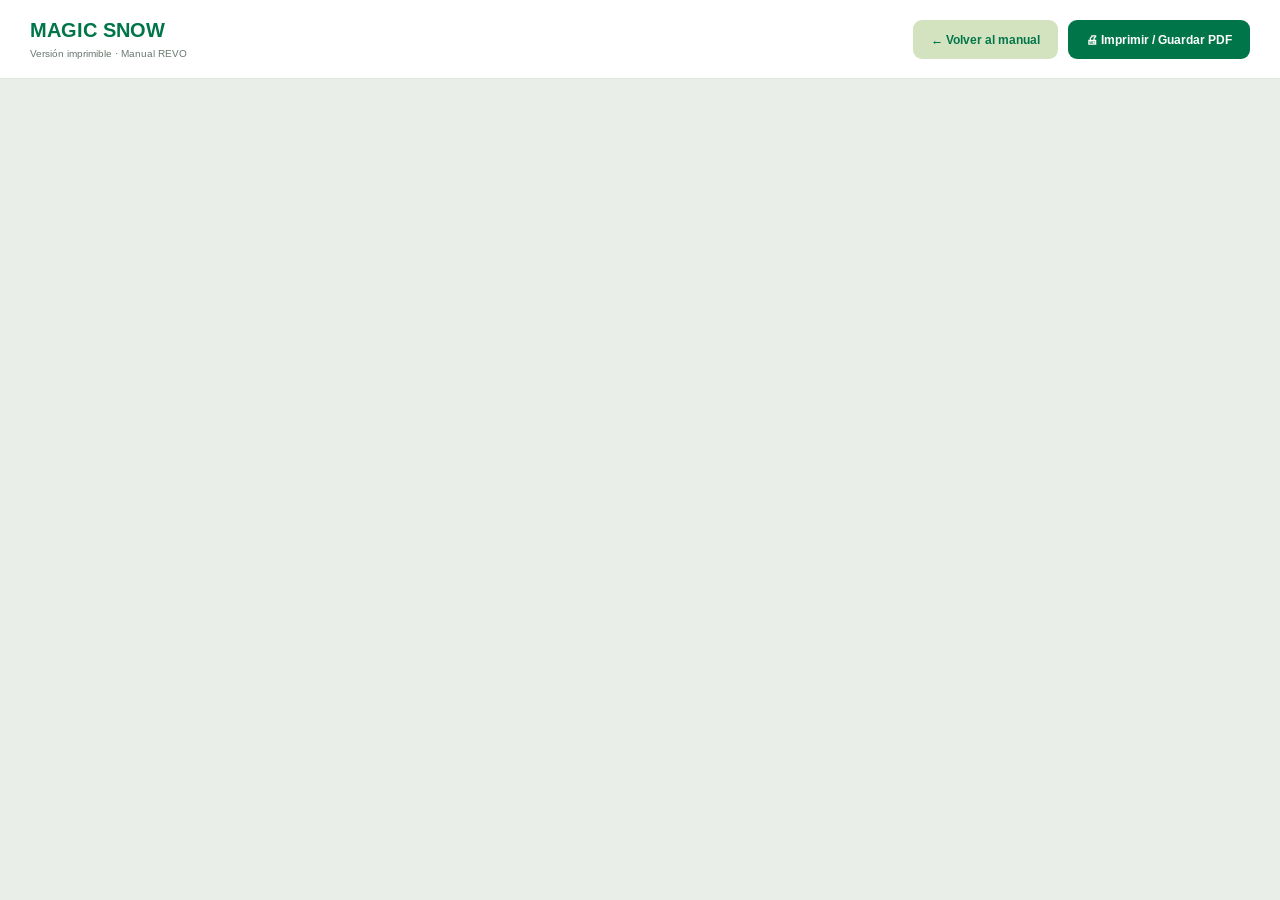
==== commit c6cd9a37: "Update manual.html" ====
--- a/manual.html
+++ b/manual.html
@@ -43,8 +43,7 @@
 
   <main id="manual"></main>
 
-<script src="./content.js?v=10"></script>
-
+<script src="./content.js?v=31"></script>
   <script>
 
     const modules = APP_CONTENT.modules;
